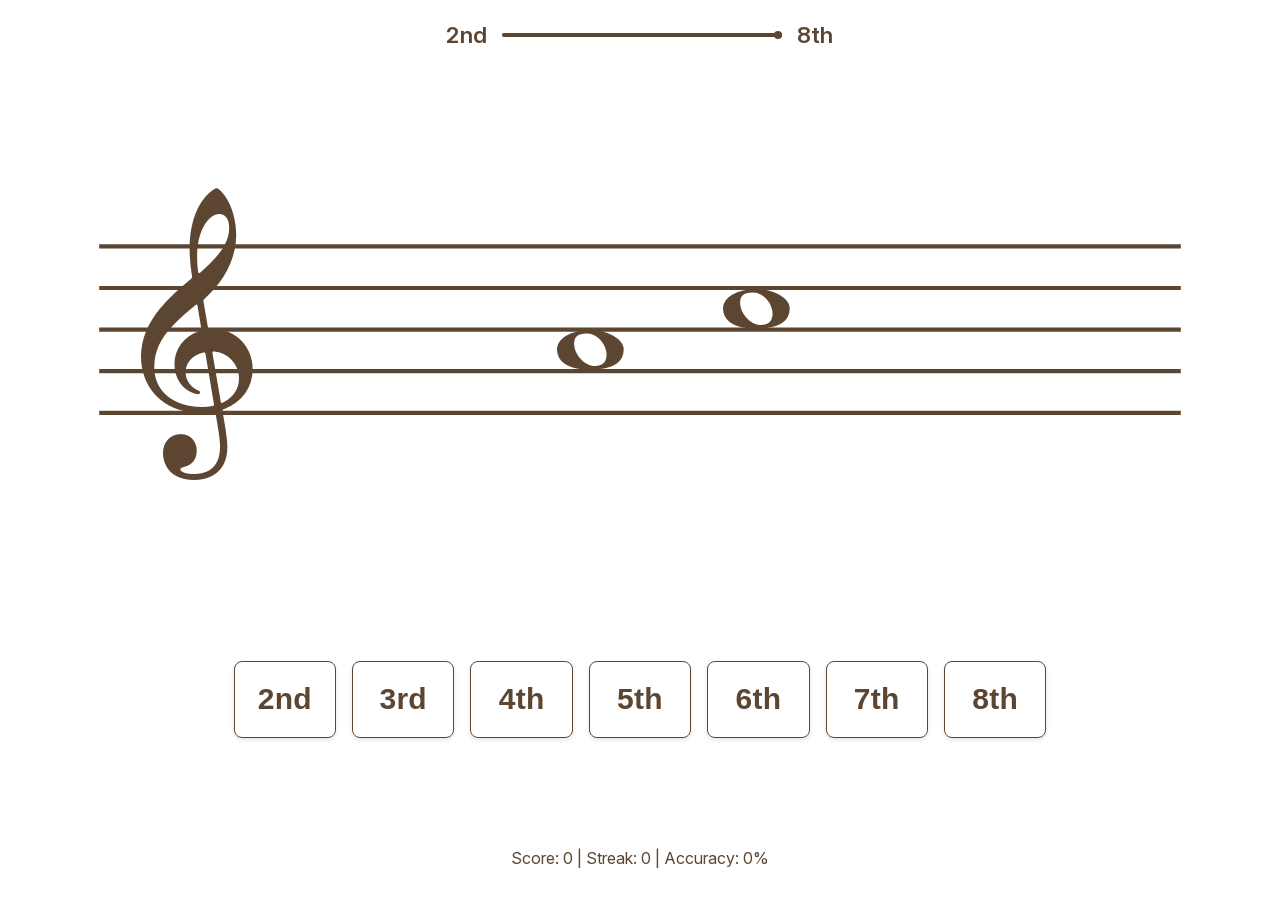
==== interval-trainer/index.html @ c62d28f5 "Finished Interval trainer, redid architecture for shared assets" ====
<!DOCTYPE html>
<html>
    <head><title>Interval Trainer</title>
        <link rel="stylesheet" href="../shared/style.css">
        <link rel="stylesheet" href="style.css">
    </head>
    <body>
        <div id ="app">
            <div id="topControls">
                <div id="rangeSelector">
                    <label><span id="rangeFromLabel">2nd</span></label>
                    <div class="slider-track">
                        <div class="slider-fill"></div>
                        <input type="range" id="rangeTo" min="1" max="7" value="7">
                    </div>
                    <label><span id="rangeToLabel">8th</span></label>
                </div>
            </div>


            <svg viewBox="0 0 300 150">
                <!--Five staff lines, 10px apart, starting at y=40 -->
                <line x1="20" y1="40" x2="280" y2="40" class="staff-line" stroke-width="1"/>
                <line x1="20" y1="50" x2="280" y2="50" class="staff-line" stroke-width="1"/>
                <line x1="20" y1="60" x2="280" y2="60" class="staff-line" stroke-width="1"/>
                <line x1="20" y1="70" x2="280" y2="70" class="staff-line" stroke-width="1"/>
                <line x1="20" y1="80" x2="280" y2="80" class="staff-line" stroke-width="1"/>
            </svg>

            <div id="interval-buttons">
                <button class="interval" data-interval="2">2nd</button>
                <button class="interval" data-interval="3">3rd</button>
                <button class="interval" data-interval="4">4th</button>
                <button class="interval" data-interval="5">5th</button>
                <button class="interval" data-interval="6">6th</button>
                <button class="interval" data-interval="7">7th</button>
                <button class="interval" data-interval="8">8th</button>
            </div>         
            
            <div id="bottomControls">
                <div>
                    <p id="scoreDisplay">Score: 0 | Streak: 0 | Accuracy: 0%</p>
                </div>
            </div>

        <script src="script.js"></script>
        </div>
    </body>
</html>
---- shared/style.css ----
@font-face {
    font-family: "Bravura";
    src: url("fonts/Bravura.woff2") format("woff2");
}

@font-face {
    font-family: "Inter";
    src: url("fonts/InterVariable.woff2") format("woff2");
}

:root {
    --key-width-by-height: calc(min(26vh, 260px) / 3.3);
    --key-width-by-viewport: calc(90vw / 7);
    --key-width: min(var(--key-width-by-height), var(--key-width-by-viewport));
    --key-height: calc(var(--key-width) * 3.3);
    --keyboard-width: calc(var(--key-width) * 7);
    --black-key-width: calc(var(--key-width) * 0.6);
    --black-key-offset: calc(var(--key-width) * 0.06);
    
    --ink: #5c4632;
    --accent: #c99a3f;
    --background: #fffdf4;
   
    --shadow: 0 2px 4px rgba(92, 70, 50, 0.15);
    --shadow-hover: 0 4px 8px rgba(92, 70, 50, 0.2);
    
    --radius: 8px;
    --transition: 0.15s ease;

    --hover-life: -2px;
} 

.tools-list {
    padding: 100px 80px;
    text-align: center;
    background-color: var(--default-background-color);
}

.tools-list h1{
    font-family: "Inter", sans-serif;
    font-size: clamp(50px, 7vw, 70px);
    font-weight: 700;
    color: var(--ink);
    letter-spacing: 2px;
    border-bottom: 2px solid var(--ink);
    padding-bottom: 7px;
    margin-top: 0;
    margin-bottom: 40px;
    position: relative;
    top: -30px;
}

.tools-grid {
    display: grid;
    grid-template-columns: repeat(auto-fit, minmax(280px, 1fr));
    gap: 16px;
}

.tools-card {
    display: flex;
    flex-direction: column;
    align-items: center;
    text-align: center;
    border: 1px solid var(--ink);
    background-color: transparent;
    overflow: hidden;
    text-decoration: none;
    color: var(--ink);
}

.tools-card:hover {
    border-color: var(--accent)
}

.tools-card h2 {
    font-family: "Inter", sans-serif;
    color: var(--ink);
    font-size: clamp(14px, 1.4vw, 20px);
    margin: 12px;
}

.tool-preview {
    width: 100%;
    overflow: hidden;
}

.tool-preview img {
    display: block;
    width: 100%;
    height: auto;
}
.tools-card-coming-soon .tool-preview {
    width: 100%;
    display: flex;
    justify-content: center;
    padding: 20px;
}

.tools-card-coming-soon .tool-preview img {
    width: 150px;
    height: auto;
    filter: grayscale(30%) saturate(70%);
}

.tools-card-coming-soon {
    border-color: #8a8175;
}

.tools-card-coming-soon h2 {
    color: #8a8175;
}

.tools-card-coming-soon:hover {
    border-color: #8a8175;
}

.contact {
    text-align: center;
}

footer {
    text-align: center;
}

button {
    color: var(--ink);
    background-color: transparent;
    border: 1px solid var(--ink);
    border-radius: var(--radius);
    box-shadow: var(--shadow);
    cursor: pointer;
    transition: transform var(--transition), box-shadow var(--transition);
}

button:hover {
    transform: translateY(var(--hover-lift));
    box-shadow: var(--shadow-hover);
}

.clef-btn {
    font-family: "Bravura";
    width: 50px; 
    height: clamp(40px, 7vh, 60px);
    display: flex;
    align-items: center;
    justify-content: center;
}

.clef-btn[data-clef="treble"] .glyph {
    font-size: clamp(16px, 3.8vh, 25px);
    transform: translate(0, 0.2em);
}

.clef-btn[data-clef="bass"] .glyph {
    font-size: clamp(24px, 6vh, 40px);
    transform: translate(0, -0.15em);
}

.clef-btn[data-clef="alto"] .glyph {
    font-size: clamp(21px, 5.2vh, 35px);
    transform: translate(0, 0);
}

.clef-btn:hover, .key:hover {
    background-color: var(--accent);
}

.slider-track {
    position: relative;
    height: 24px;
    width: clamp(90px, 25vw, 280px);
}

.slider-track input[type="range"] {
    -webkit-appearance: none;
    appearance: none;
    background: transparent;
    position: absolute;
    top: 50%;
    left: 0;
    width: 100%;
    height: 4px;
    transform: translateY(-50%);
    margin: 0;
    pointer-events: none;
    z-index: 1;
}

.slider-track input[type="range"]::-webkit-slider-runnable-track {
    background: transparent;
    height: 4px;
}

.slider-track input[type="range"]::-moz-range-track {
    background:transparent;
    height: 4px;
}

.slider-track::before {
    content: "";
    position: absolute;
    top: 50%;
    left: 0;
    right: 0;
    height: 4px;
    background: #ccc;
    transform: translateY(-50%);
    border-radius: 2px;
    pointer-events: none;
    z-index: 0;
}

.slider-track input[type="range"]::-webkit-slider-thumb {
    -webkit-appearance: none;
    pointer-events: auto;
    width: 8px;
    height: 8px;
    border-radius: 50%;
    background: var(--ink);
    cursor: pointer;
    margin-top: -2px;
    transition: transform 0.15s ease;
}

.slider-track input[type="range"]:active::-webkit-slider-thumb {
    transform: scale(2.5);
}

.slider-track input[type="range"]::-moz-range-thumb {
    pointer-events: auto;
    width: 8px;
    height: 8px;
    border-radius: 50%;
    background: var(--ink);
    cursor: pointer;
    border: none;
    margin-top: -2px;
    transition: transform var(--transition);
}

.slider-track input[type="range"]:active::-moz-range-thumb {
    transform: scale(2.5);
}

.slider-fill {
    position: absolute;
    top: 50%;
    height: 4px;
    background: var(--ink);
    transform: translateY(-50%);
    pointer-events: none;
    border-radius: 2px;
}

.staff-line {
    stroke: var(--ink);
}

.note-head {
    fill: var(--ink);
}

.clef-glyph {
    fill: var(--ink);
}

#keyboard {
    width: var(--keyboard-width);
    position: relative;
    display: flex;
    justify-content: center;
}

.key {
    width: var(--key-width);
    height: var(--key-height);
    background-color: transparent;
    border: 1px solid var(--ink);
    margin: 0;
    display: flex;
    flex-direction: column;
    justify-content: flex-end;
    align-items: center;
    padding-bottom: 16px;
    color: var(--ink);
    font-size: clamp(18px, 2vw, 24px);
    cursor: pointer;
    transition: background-color 0.15s ease;
}

.black-key {
    width: var(--black-key-width);
    height: calc(var(--key-width) * 2);
    position: absolute;
    background-color: var(--ink);
    top: 0;
    z-index:1;
    border-bottom-left-radius: 2.5px;
    border-bottom-right-radius: 2.5px;
}

.black-key:nth-of-type(1) {left: calc(var(--key-width) * 1 - var(--black-key-width) / 2 - var(--black-key-offset)); }
.black-key:nth-of-type(2) {left: calc(var(--key-width) * 2 - var(--black-key-width) / 2 + var(--black-key-offset)); }
.black-key:nth-of-type(3) {left: calc(var(--key-width) * 4 - var(--black-key-width) / 2 - var(--black-key-offset)); }
.black-key:nth-of-type(4) {left: calc(var(--key-width) * 5 - var(--black-key-width) / 2); }
.black-key:nth-of-type(5) {left: calc(var(--key-width) * 6 - var(--black-key-width) / 2 + var(--black-key-offset)); }

body {
    font-family: "Inter", sans-serif;
    background-color: var(--default-background-color);
    color: var(--ink);
    margin: 0;
    transition: background-color 0.15s ease;
}

body.flash-correct {
    background-color: #00BFA5;
}

body.flash-wrong {
    background-color: #FF6F00;
}

.clef-btn, .key, #keyboard, #namingSystemSelect, .tools-card, .interval {
    border-radius: var(--radius);
    box-shadow: var(--shadow);
}

.clef-btn, .key, .tools-card, .interval {
    transition: transform var(--transition), box-shadow var(--transition);
}

.clef-btn:hover, .key:hover, .tools-card:hover, .interval:hover {
    transform: translateY(var(--hover-lift));
    box-shadow: var(--shadow-hover);
}

label, .clef-btn, .key, #namingSystemSelect, .interval {
    letter-spacing: 0.01em;
}

@keyframes notePopCorrect {
    0% { transform: scale(1); }
    50% {transform: scale(1.2); }
    100% {transform: scale(1); }
}

@keyframes notePopWrong {
     0% { transform: scale(1); }
    50% { transform: scale(0.8); }
    100% { transform: scale(1); }
}

.note-head.pop-correct {
    animation: notePopCorrect 0.3s ease;
    transform-box: fill-box;
    transform-origin: center;
}

.note-head.pop-wrong {
  animation: notePopWrong 0.3s ease;
  transform-box: fill-box;
  transform-origin: center;
}
---- interval-trainer/style.css ----
.interval {
    width: clamp(90px, 8vw, 160px);
    height: clamp(60px, 6vw, 110px);
    font-size: clamp(16px, 3.5vw, 30px);
    font-weight: 600;
}

#app {
    height: 100vh;
    display: flex;
    flex-direction: column;
    justify-content: flex-start;
    gap: clamp(10px, 3vh, 30px);
    padding: 16px;
    box-sizing: border-box;
    align-items: center;
}

#interval-buttons {
    display: flex;
    justify-content: center;
    gap: clamp(10px, 1.5vw, 16px);
    margin-top: -70px;
}

#bottomControls {
    margin-top: auto;
}

#rangeSelector {
    min-height: 10px;
    padding: 5px;
    display: flex;
    flex-direction: row;
    align-items: center;
    justify-content: center;
    gap: 15px;
}

#rangeSelector label {
    white-space: nowrap;
    font-size: clamp(20px, 2.5vh, 35px);
    font-weight: 600;
}

@media (max-width: 600px) {
    #interval-buttons {
        width: min(100%, 390px);
        flex-wrap: wrap;
    }
}
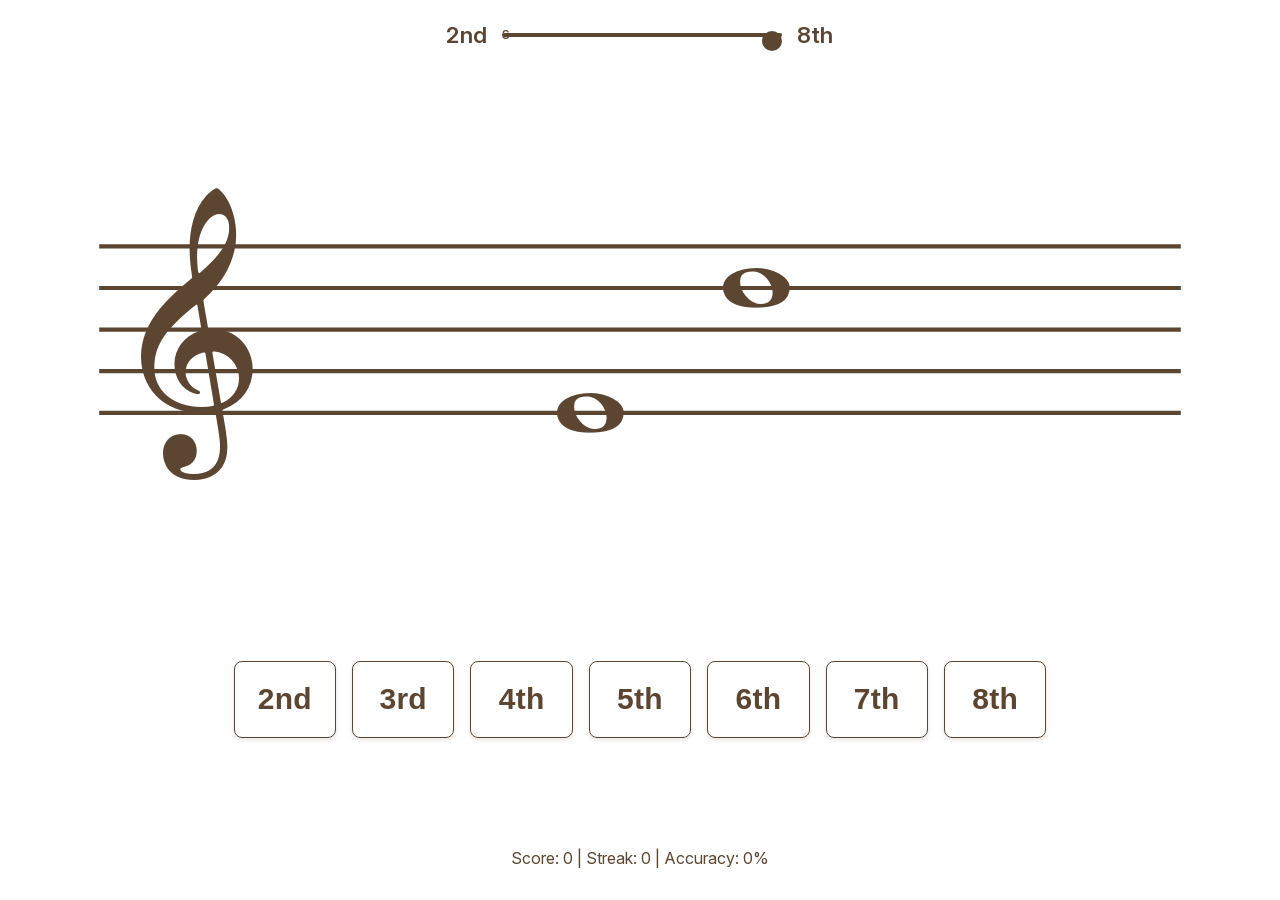
==== commit 2d94d619: "Fixed slider size" ====
--- a/interval-trainer/index.html
+++ b/interval-trainer/index.html
@@ -10,7 +10,7 @@
                 <div id="rangeSelector">
                     <label><span id="rangeFromLabel">2nd</span></label>
                     <div class="slider-track">
-                        <div class="slider-fill"></div>
+                        <div class="slider-fill"></div>s
                         <input type="range" id="rangeTo" min="1" max="7" value="7">
                     </div>
                     <label><span id="rangeToLabel">8th</span></label>
--- a/shared/style.css
+++ b/shared/style.css
@@ -213,8 +213,8 @@
 .slider-track input[type="range"]::-webkit-slider-thumb {
     -webkit-appearance: none;
     pointer-events: auto;
-    width: 8px;
-    height: 8px;
+    width: 20px;
+    height: 20px;
     border-radius: 50%;
     background: var(--ink);
     cursor: pointer;
@@ -228,8 +228,8 @@
 
 .slider-track input[type="range"]::-moz-range-thumb {
     pointer-events: auto;
-    width: 8px;
-    height: 8px;
+    width: 20px;
+    height: 20px;
     border-radius: 50%;
     background: var(--ink);
     cursor: pointer;
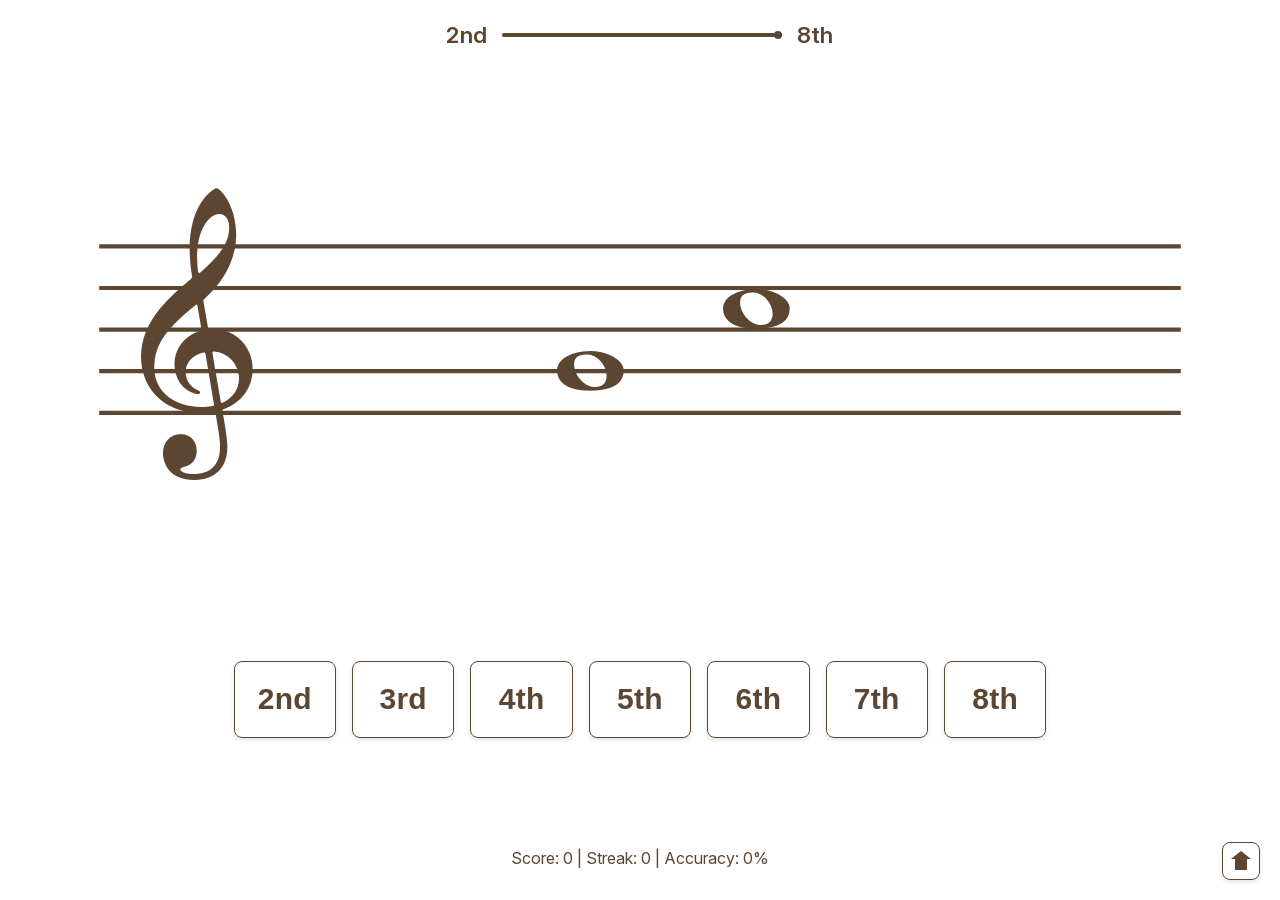
==== commit eb257c92: "added home buttons, fixed interval trainer slider logic, and added dropdowns to mobile version of no" ====
--- a/interval-trainer/index.html
+++ b/interval-trainer/index.html
@@ -10,7 +10,7 @@
                 <div id="rangeSelector">
                     <label><span id="rangeFromLabel">2nd</span></label>
                     <div class="slider-track">
-                        <div class="slider-fill"></div>s
+                        <div class="slider-fill"></div>
                         <input type="range" id="rangeTo" min="1" max="7" value="7">
                     </div>
                     <label><span id="rangeToLabel">8th</span></label>
@@ -41,6 +41,8 @@
                 <div>
                     <p id="scoreDisplay">Score: 0 | Streak: 0 | Accuracy: 0%</p>
                 </div>
+
+                <a id="home-button" href="../index.html" aria-label="Home"><span class="home-icon"></span></a>
             </div>
 
         <script src="script.js"></script>
--- a/shared/style.css
+++ b/shared/style.css
@@ -213,8 +213,8 @@
 .slider-track input[type="range"]::-webkit-slider-thumb {
     -webkit-appearance: none;
     pointer-events: auto;
-    width: 20px;
-    height: 20px;
+    width: 8px;
+    height: 8px;
     border-radius: 50%;
     background: var(--ink);
     cursor: pointer;
@@ -228,8 +228,8 @@
 
 .slider-track input[type="range"]::-moz-range-thumb {
     pointer-events: auto;
-    width: 20px;
-    height: 20px;
+    width: 8px;
+    height: 8px;
     border-radius: 50%;
     background: var(--ink);
     cursor: pointer;
@@ -321,16 +321,55 @@
     background-color: #FF6F00;
 }
 
-.clef-btn, .key, #keyboard, #namingSystemSelect, .tools-card, .interval {
+#home-button {
+    position: fixed;
+    right: 20px;
+    bottom: 20px;
+
+    width: 36px;
+    height: 36px;
+
+    display: flex;
+    align-items: center;
+    justify-content: center;
+
+    color: var(--ink);
+    background-color: transparent;
+    border: 1px solid var(--ink);
+    cursor: pointer;
+}
+
+.home-icon::before {
+    content: "";
+    position: absolute;
+    left: -4px;
+    top: -7px;
+    width: 0;
+    height: 0;
+    border-left: 10px solid transparent;
+    border-right: 10px solid transparent;
+    border-bottom: 8px solid var(--ink);
+}
+
+.home-icon {
+    position: relative;
+    display: block;
+    width: 12px;
+    height: 12px;
+    background-color: var(--ink);
+    top: 3px;
+}
+
+.clef-btn, .key, #keyboard, #namingSystemSelect, .tools-card, .interval, #home-button {
     border-radius: var(--radius);
     box-shadow: var(--shadow);
 }
 
-.clef-btn, .key, .tools-card, .interval {
+.clef-btn, .key, .tools-card, .interval, #home-button {
     transition: transform var(--transition), box-shadow var(--transition);
 }
 
-.clef-btn:hover, .key:hover, .tools-card:hover, .interval:hover {
+.clef-btn:hover, .key:hover, .tools-card:hover, .interval:hover, #home-button:hover {
     transform: translateY(var(--hover-lift));
     box-shadow: var(--shadow-hover);
 }
@@ -361,4 +400,4 @@
   animation: notePopWrong 0.3s ease;
   transform-box: fill-box;
   transform-origin: center;
-}+}
--- a/interval-trainer/style.css
+++ b/interval-trainer/style.css
@@ -48,4 +48,8 @@
         width: min(100%, 390px);
         flex-wrap: wrap;
     }
+    
+    .slider-track input[type="range"] {
+        height: 30px;
+    }
 }
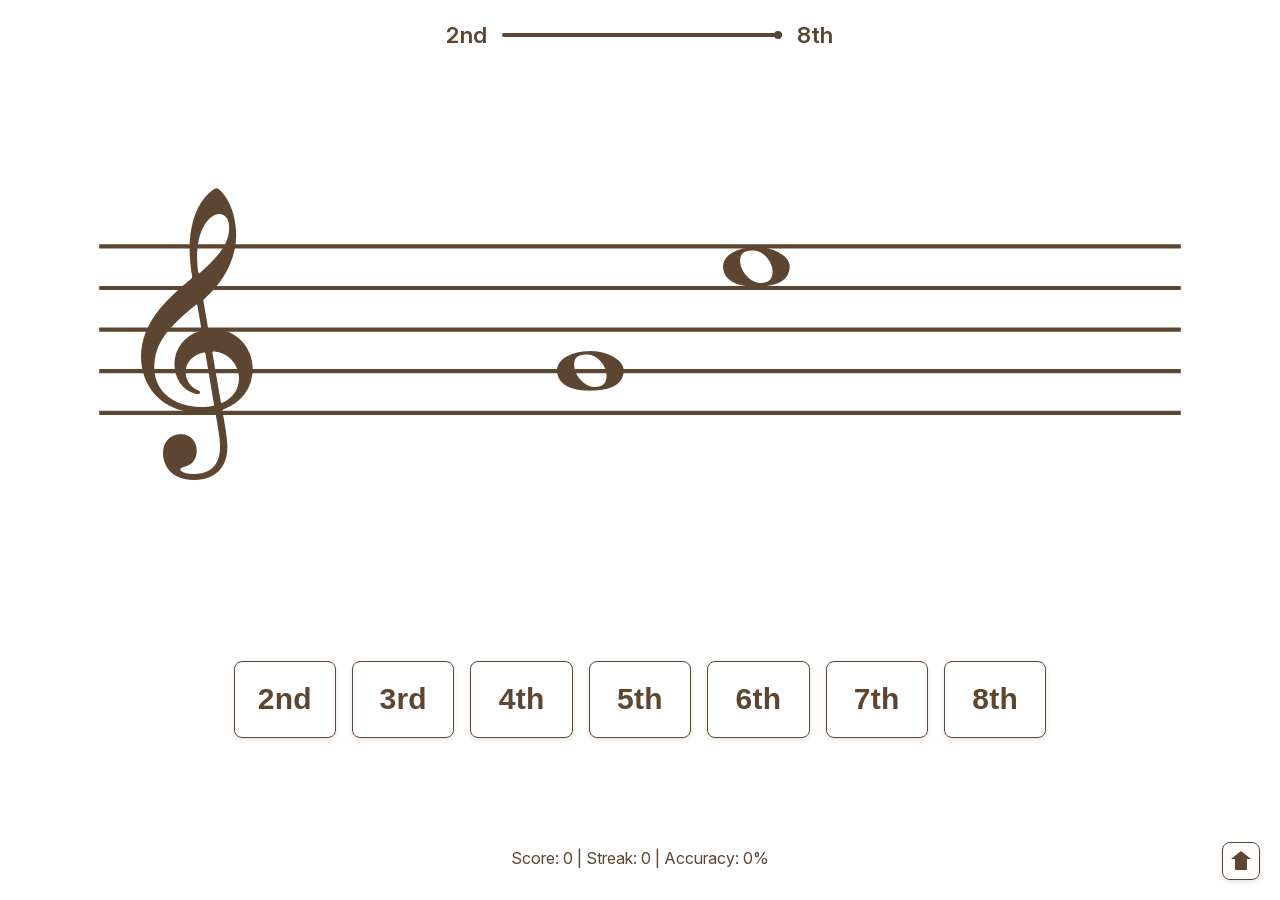
==== commit 6525d275: "Added viewport to head of all htmls" ====
--- a/interval-trainer/index.html
+++ b/interval-trainer/index.html
@@ -1,6 +1,9 @@
 <!DOCTYPE html>
 <html>
-    <head><title>Interval Trainer</title>
+    <head>
+        <meta charset="UTF-8">
+        <meta name="viewport" content="width=device-width, initial-scale=1.0">
+        <title>Interval Trainer</title>
         <link rel="stylesheet" href="../shared/style.css">
         <link rel="stylesheet" href="style.css">
     </head>
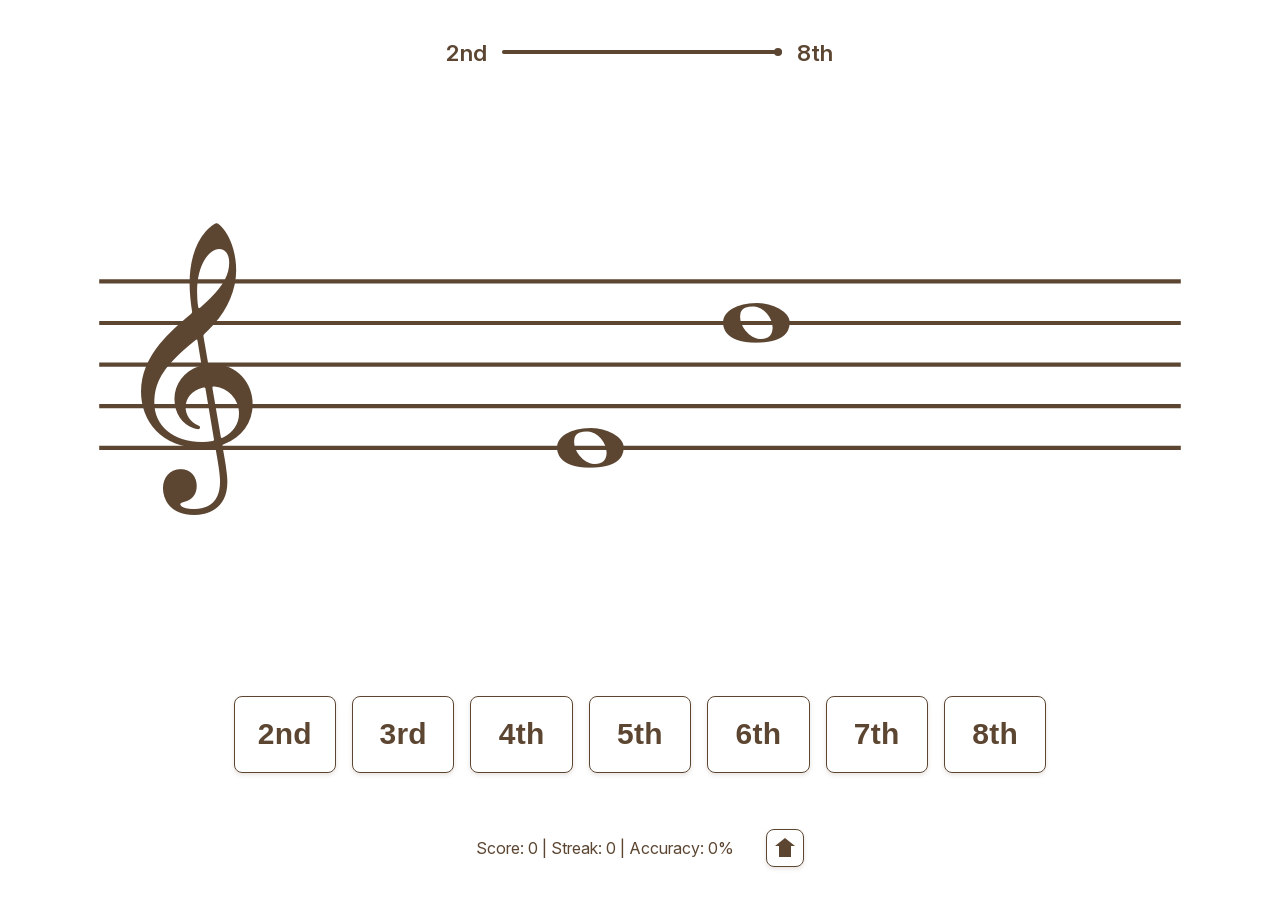
==== commit ec69f86e: "fixed sliders to dropwdowns on all touchscreen devices, fixed layout of home buttons." ====
--- a/interval-trainer/index.html
+++ b/interval-trainer/index.html
@@ -41,9 +41,7 @@
             </div>         
             
             <div id="bottomControls">
-                <div>
-                    <p id="scoreDisplay">Score: 0 | Streak: 0 | Accuracy: 0%</p>
-                </div>
+                <p id="scoreDisplay">Score: 0 | Streak: 0 | Accuracy: 0%</p>
 
                 <a id="home-button" href="../index.html" aria-label="Home"><span class="home-icon"></span></a>
             </div>
--- a/shared/style.css
+++ b/shared/style.css
@@ -27,7 +27,7 @@
     --radius: 8px;
     --transition: 0.15s ease;
 
-    --hover-life: -2px;
+    --hover-lift: -2px;
 } 
 
 .tools-list {
@@ -132,11 +132,6 @@
     transition: transform var(--transition), box-shadow var(--transition);
 }
 
-button:hover {
-    transform: translateY(var(--hover-lift));
-    box-shadow: var(--shadow-hover);
-}
-
 .clef-btn {
     font-family: "Bravura";
     width: 50px; 
@@ -159,10 +154,6 @@
 .clef-btn[data-clef="alto"] .glyph {
     font-size: clamp(21px, 5.2vh, 35px);
     transform: translate(0, 0);
-}
-
-.clef-btn:hover, .key:hover {
-    background-color: var(--accent);
 }
 
 .slider-track {
@@ -285,7 +276,6 @@
     color: var(--ink);
     font-size: clamp(18px, 2vw, 24px);
     cursor: pointer;
-    transition: background-color 0.15s ease;
 }
 
 .black-key {
@@ -321,18 +311,23 @@
     background-color: #FF6F00;
 }
 
+#topControls, #bottomControls {
+    display: flex;
+    flex-direction: row;
+    justify-content: center;
+    align-items: center;
+    gap: clamp(12px, 3vw, 32px);
+    min-height: 8vh;
+    overflow: visible;
+}
+
 #home-button {
-    position: fixed;
-    right: 20px;
-    bottom: 20px;
-
     width: 36px;
     height: 36px;
-
+    flex-shrink: 0;
     display: flex;
     align-items: center;
     justify-content: center;
-
     color: var(--ink);
     background-color: transparent;
     border: 1px solid var(--ink);
@@ -366,10 +361,24 @@
 }
 
 .clef-btn, .key, .tools-card, .interval, #home-button {
-    transition: transform var(--transition), box-shadow var(--transition);
-}
-
-.clef-btn:hover, .key:hover, .tools-card:hover, .interval:hover, #home-button:hover {
+    transition: transform var(--transition), box-shadow var(--transition), background-color var(--transition);
+}
+
+@media (hover:hover) {
+    .clef-btn:hover, .key:hover, .interval:hover, #home-button:hover {
+        background-color: var(--accent);
+        transform: translateY(var(--hover-lift));
+        box-shadow: var(--shadow-hover);
+    }
+}
+
+.clef-btn:active, .key:active, .interval:active, #home-button:active {
+    background-color: var(--accent);
+    transform: translateY(var(--hover-lift));
+    box-shadow: var(--shadow-hover);
+}
+
+.tools-card:hover {
     transform: translateY(var(--hover-lift));
     box-shadow: var(--shadow-hover);
 }
@@ -390,14 +399,15 @@
     100% { transform: scale(1); }
 }
 
-.note-head.pop-correct {
+.note-group.pop-correct {
     animation: notePopCorrect 0.3s ease;
+    transform-origin: center;
+    transform-box: fill-box;  
+}
+
+.note-group.pop-wrong {
+    animation: notePopWrong 0.3s ease;
+    transform-origin: center;
     transform-box: fill-box;
-    transform-origin: center;
-}
-
-.note-head.pop-wrong {
-  animation: notePopWrong 0.3s ease;
-  transform-box: fill-box;
-  transform-origin: center;
-}
+}
+
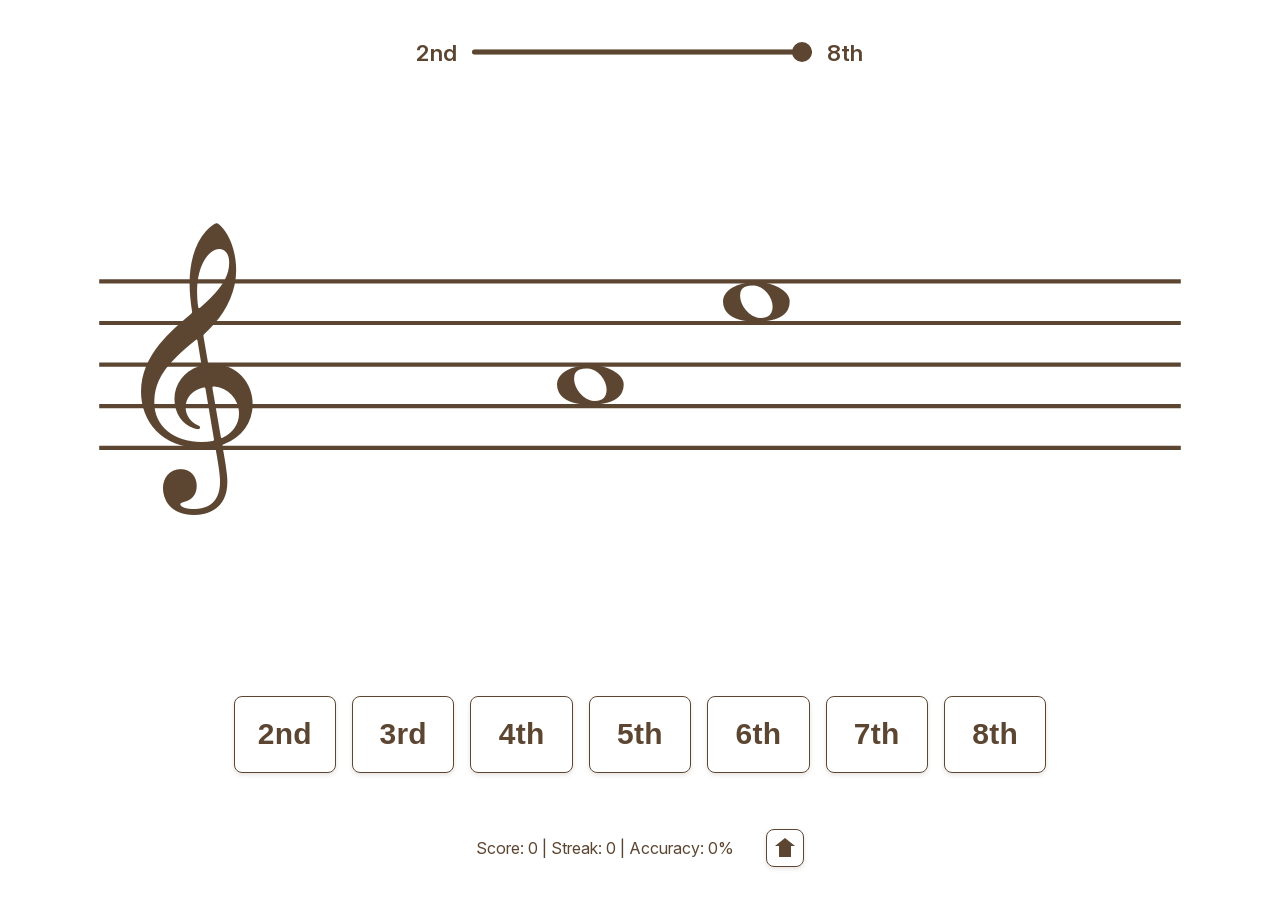
==== commit 076c0b37: "Fixed slider behavior on touchscreen in beat buddy and interval trainer." ====
--- a/interval-trainer/index.html
+++ b/interval-trainer/index.html
@@ -45,7 +45,8 @@
 
                 <a id="home-button" href="../index.html" aria-label="Home"><span class="home-icon"></span></a>
             </div>
-
+        
+        <script src="../shared/slider.js"></script>
         <script src="script.js"></script>
         </div>
     </body>
--- a/shared/style.css
+++ b/shared/style.css
@@ -30,6 +30,15 @@
     --hover-lift: -2px;
 } 
 
+html, body {
+    width: 100%;
+    height: 100%;
+    margin: 0;
+    overflow: hidden;
+    overscroll-behavior: none;
+    touch-action: none;
+}
+
 .tools-list {
     padding: 100px 80px;
     text-align: center;
@@ -156,11 +165,18 @@
     transform: translate(0, 0);
 }
 
+
+/* SLIDER */
+
 .slider-track {
     position: relative;
-    height: 24px;
-    width: clamp(90px, 25vw, 280px);
-}
+    height: 44px;
+    width: clamp(150px, 35vw, 340px);
+    touch-action: none;
+    cursor: pointer;
+}
+
+/* The actual HTML range input */
 
 .slider-track input[type="range"] {
     -webkit-appearance: none;
@@ -170,22 +186,15 @@
     top: 50%;
     left: 0;
     width: 100%;
-    height: 4px;
+    height: 44px;
     transform: translateY(-50%);
     margin: 0;
     pointer-events: none;
-    z-index: 1;
-}
-
-.slider-track input[type="range"]::-webkit-slider-runnable-track {
-    background: transparent;
-    height: 4px;
-}
-
-.slider-track input[type="range"]::-moz-range-track {
-    background:transparent;
-    height: 4px;
-}
+    z-index: 2;
+    cursor: pointer;
+}
+
+/* The unfilled slider track */
 
 .slider-track::before {
     content: "";
@@ -193,55 +202,88 @@
     top: 50%;
     left: 0;
     right: 0;
-    height: 4px;
-    background: #ccc;
+    height: 5px;
+    background: #d8cbb5;
     transform: translateY(-50%);
-    border-radius: 2px;
+    border-radius: 3px;
     pointer-events: none;
     z-index: 0;
 }
 
-.slider-track input[type="range"]::-webkit-slider-thumb {
-    -webkit-appearance: none;
-    pointer-events: auto;
-    width: 8px;
-    height: 8px;
-    border-radius: 50%;
-    background: var(--ink);
-    cursor: pointer;
-    margin-top: -2px;
-    transition: transform 0.15s ease;
-}
-
-.slider-track input[type="range"]:active::-webkit-slider-thumb {
-    transform: scale(2.5);
-}
-
-.slider-track input[type="range"]::-moz-range-thumb {
-    pointer-events: auto;
-    width: 8px;
-    height: 8px;
-    border-radius: 50%;
-    background: var(--ink);
-    cursor: pointer;
-    border: none;
-    margin-top: -2px;
-    transition: transform var(--transition);
-}
-
-.slider-track input[type="range"]:active::-moz-range-thumb {
-    transform: scale(2.5);
-}
+/* The filled portion of the track */
 
 .slider-fill {
     position: absolute;
     top: 50%;
-    height: 4px;
+    left: 0;
+    height: 5px;
     background: var(--ink);
     transform: translateY(-50%);
     pointer-events: none;
-    border-radius: 2px;
-}
+    border-radius: 3px;
+    z-index: 1;
+}
+
+/* WebKit track (Chrome, Safari, etc.) */
+
+.slider-track input[type="range"]::-webkit-slider-runnable-track {
+    background: transparent;
+    height: 5px;
+}
+
+/* Firefox track */
+
+.slider-track input[type="range"]::-moz-range-track {
+    background: transparent;
+    height: 5px;
+}
+
+/* WebKit thumb */
+
+.slider-track input[type="range"]::-webkit-slider-thumb {
+    -webkit-appearance: none;
+    width: 20px;
+    height: 20px;
+    border-radius: 50%;
+    background: var(--ink);
+    margin-top: -7.5px;
+    transition: transform 0.15s ease, box-shadow 0.15s ease;
+}
+
+/* Firefox thumb */
+
+.slider-track input[type="range"]::-moz-range-thumb {
+    width: 20px;
+    height: 20px;
+    border-radius: 50%;
+    background: var(--ink);
+    transition: transform 0.15s ease, box-shadow 0.15s ease;
+}
+
+/* Remove the browser's default focus outline for pointer interaction */
+.slider-track input[type="range"]:focus {
+    outline: none;
+}
+
+/* Show a themed outline when navigating with a keyboard */
+.slider-track input[type="range"]:focus-visible {
+    outline: 2px solid var(--accent);
+    outline-offset: 5px;
+    border-radius: 4px;
+}
+
+/* Active thumb appearance */
+
+.slider-track.is-active input[type="range"]::-webkit-slider-thumb {
+    transform: scale(1.35);
+    box-shadow: 0 0 0 4px rgba(201, 154, 63, 0.25);
+}
+
+.slider-track.is-active input[type="range"]::-moz-range-thumb {
+    transform: scale(1.35);
+    box-shadow: 0 0 0 4px rgba(201, 154, 63, 0.25);
+}
+
 
 .staff-line {
     stroke: var(--ink);
@@ -249,6 +291,16 @@
 
 .note-head {
     fill: var(--ink);
+}
+
+.note-stem {
+    stroke: var(--ink);
+    stroke-width: 2;
+}
+
+.note-beam{
+    stroke: var(--ink);
+    stroke-width: 3.7;
 }
 
 .clef-glyph {
@@ -355,24 +407,24 @@
     top: 3px;
 }
 
-.clef-btn, .key, #keyboard, #namingSystemSelect, .tools-card, .interval, #home-button {
+.clef-btn, .key, #keyboard, #namingSystemSelect, .tools-card, .interval, #home-button, #newRhythmButton {
     border-radius: var(--radius);
     box-shadow: var(--shadow);
 }
 
-.clef-btn, .key, .tools-card, .interval, #home-button {
+.clef-btn, .key, .tools-card, .interval, #home-button, #newRhythmButton {
     transition: transform var(--transition), box-shadow var(--transition), background-color var(--transition);
 }
 
 @media (hover:hover) {
-    .clef-btn:hover, .key:hover, .interval:hover, #home-button:hover {
+    .clef-btn:hover, .key:hover, .interval:hover, #home-button:hover, #newRhythmButton:hover {
         background-color: var(--accent);
         transform: translateY(var(--hover-lift));
         box-shadow: var(--shadow-hover);
     }
 }
 
-.clef-btn:active, .key:active, .interval:active, #home-button:active {
+.clef-btn:active, .key:active, .interval:active, #home-button:active, #newRhythmButton:active {
     background-color: var(--accent);
     transform: translateY(var(--hover-lift));
     box-shadow: var(--shadow-hover);
